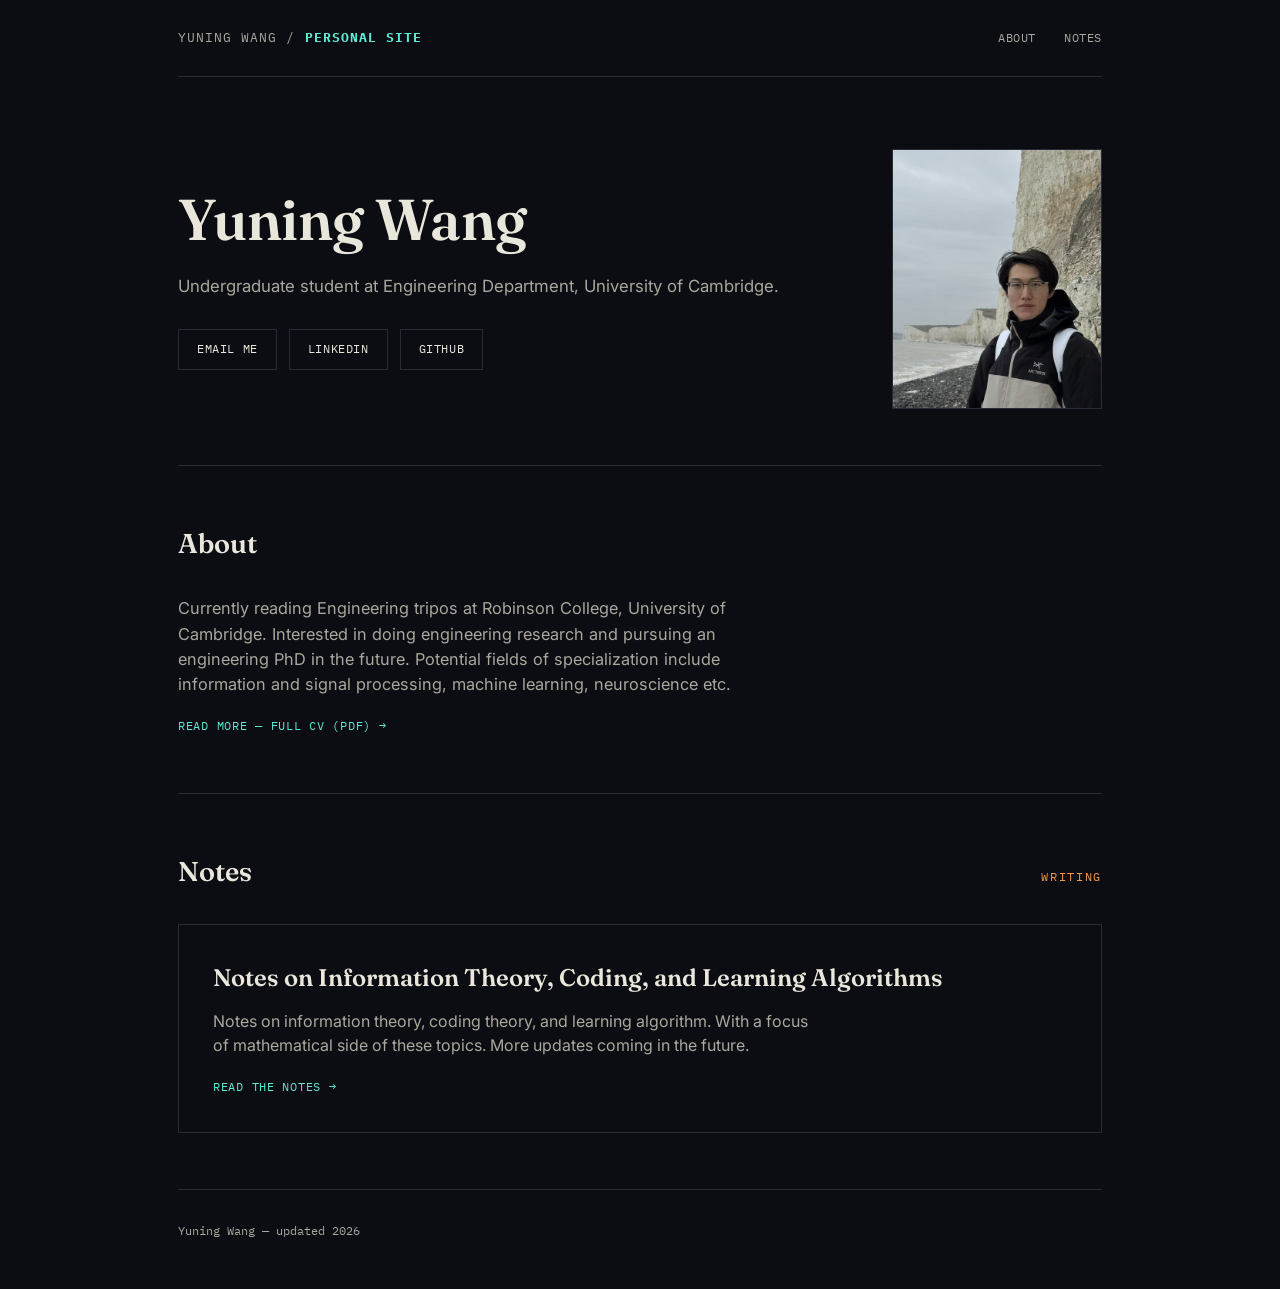
==== index.html @ a4fe1af9 "Add files via upload" ====
<!DOCTYPE html>
<html lang="en">
<head>
<meta charset="UTF-8">
<meta name="viewport" content="width=device-width, initial-scale=1.0">
<title>Yuning Wang</title>
<link rel="preconnect" href="https://fonts.googleapis.com">
<link href="https://fonts.googleapis.com/css2?family=Fraunces:opsz,wght@9..144,500;9..144,600&family=Inter:wght@400;500&family=IBM+Plex+Mono:wght@400;500&display=swap" rel="stylesheet">
<link rel="stylesheet" href="style.css">
</head>
<body>

<div class="wrap">
  <div class="topbar">
    <div class="brand">Yuning Wang / <strong>personal site</strong></div>
    <nav class="nav-links">
      <a href="#about">About</a>
      <a href="#notes">Notes</a>
    </nav>
  </div>

  <!-- ============ HERO ============ -->
  <section class="hero hero-split">
    <div class="hero-text">
      <h1>Yuning Wang</h1>
      <p>
        Undergraduate student at Engineering Department, University of Cambridge.
      </p>

      <div class="hero-links">
        <a class="btn" href="mailto:wangyuning20@gmail.com">Email me</a>
        <a class="btn" href="https://www.linkedin.com/in/yuning-wang-02533724b" target="_blank">LinkedIn</a>
        <a class="btn" href="https://github.com/yuningww" target="_blank">GitHub</a>
      </div>
    </div>

    <div class="hero-photo">
      <img src="images/profile.jpg" alt="Yuning Wang">
    </div>
  </section>

  <!-- ============ ABOUT ============ -->
  <section class="section" id="about">
    <div class="section-head">
      <h2>About</h2>
    </div>

    <p class="about-text">
      Currently reading Engineering tripos at Robinson College, University of Cambridge. Interested in doing engineering research and pursuing an engineering PhD in the future. Potential fields of specialization include information and signal processing, machine learning, neuroscience etc.
    </p>

    <!-- CV lives at the site root as cv.pdf -->
    <a class="read-more" href="cv.pdf" target="_blank">Read more — full CV (PDF) →</a>
  </section>

  <!-- ============ NOTES (links out to /notes/) ============ -->
  <section class="section" id="notes">
    <div class="section-head">
      <h2>Notes</h2>
      <div class="eyebrow">writing</div>
    </div>

    <a class="featured-card" href="notes/index.html">
      <h3>Notes on Information Theory, Coding, and Learning Algorithms</h3>
      <p>Notes on information theory, coding theory, and learning algorithm.
        With a focus of mathematical side of these topics. More updates coming in the future.
      </p>
      <span class="topic-open">Read the notes →</span>
    </a>
  </section>

  <footer>Yuning Wang — updated 2026</footer>
</div>

</body>
</html>
---- style.css ----
:root {
  --ink: #0b0d12;
  --ink-2: #12151d;
  --paper: #e9e6db;
  --paper-dim: #a9a89e;
  --signal: #5eead4;
  --noise: #f2994a;
  --line: #262b36;
  --font-display: "Fraunces", Georgia, serif;
  --font-body: "Inter", -apple-system, sans-serif;
  --font-mono: "IBM Plex Mono", ui-monospace, monospace;
}

* { box-sizing: border-box; margin: 0; padding: 0; }
html { scroll-behavior: smooth; }

body {
  background: var(--ink);
  color: var(--paper);
  font-family: var(--font-body);
  line-height: 1.55;
  min-height: 100vh;
}

a { color: inherit; text-decoration: none; }

.wrap {
  max-width: 980px;
  margin: 0 auto;
  padding: 0 28px;
}

/* ---------- top bar ---------- */
.topbar {
  display: flex;
  align-items: center;
  justify-content: space-between;
  padding: 28px 0;
  border-bottom: 1px solid var(--line);
}

.brand {
  font-family: var(--font-mono);
  font-size: 13px;
  letter-spacing: 0.08em;
  text-transform: uppercase;
  color: var(--paper-dim);
}
.brand strong { color: var(--signal); }
.brand:hover { color: var(--signal); }

.nav-links {
  display: flex;
  gap: 28px;
  font-family: var(--font-mono);
  font-size: 12px;
  letter-spacing: 0.05em;
  text-transform: uppercase;
}
.nav-links a { color: var(--paper-dim); transition: color 0.15s ease; }
.nav-links a:hover { color: var(--signal); }

.back-link {
  font-family: var(--font-mono);
  font-size: 13px;
  color: var(--paper-dim);
  display: inline-flex;
  align-items: center;
  gap: 8px;
  transition: color 0.15s ease;
}
.back-link:hover { color: var(--signal); }

/* ---------- hero (shared shape, used on home + notes landing) ---------- */
.hero {
  padding: 72px 0 56px;
  border-bottom: 1px solid var(--line);
  position: relative;
}

/* home page hero: text left, photo right */
.hero-split {
  display: flex;
  align-items: center;
  justify-content: space-between;
  gap: 48px;
}

.hero-text { flex: 1 1 auto; min-width: 0; }

.hero-photo {
  flex: 0 0 auto;
  width: 210px;
  height: 260px;
  border: 1px solid var(--line);
  overflow: hidden;
  background: var(--ink-2);
}

.hero-photo img {
  width: 100%;
  height: 100%;
  object-fit: cover;
  display: block;
  filter: grayscale(0.25);
  transition: filter 0.25s ease;
}
.hero-photo:hover img { filter: grayscale(0); }

@media (max-width: 760px) {
  .hero-split { flex-direction: column-reverse; align-items: flex-start; gap: 32px; }
  .hero-photo { width: 160px; height: 200px; }
}

.eyebrow {
  font-family: var(--font-mono);
  font-size: 12px;
  letter-spacing: 0.14em;
  text-transform: uppercase;
  color: var(--noise);
  margin-bottom: 18px;
}

.hero h1 {
  font-family: var(--font-display);
  font-weight: 600;
  font-size: clamp(2.4rem, 5vw, 3.6rem);
  line-height: 1.08;
  letter-spacing: -0.01em;
  max-width: 16ch;
}

.hero p {
  margin-top: 22px;
  max-width: 56ch;
  color: var(--paper-dim);
  font-size: 1.05rem;
}

.hero-links {
  margin-top: 30px;
  display: flex;
  flex-wrap: wrap;
  gap: 12px;
}

/* ---------- generic section ---------- */
.section {
  padding: 56px 0;
  border-bottom: 1px solid var(--line);
}

.section-head {
  display: flex;
  align-items: baseline;
  justify-content: space-between;
  margin-bottom: 32px;
}

.section-head h2 {
  font-family: var(--font-display);
  font-size: 1.7rem;
  font-weight: 600;
}

.section-head .eyebrow { margin-bottom: 0; }

/* ---------- about / education ---------- */
.about-text {
  max-width: 62ch;
  color: var(--paper-dim);
  font-size: 1.02rem;
}

.about-text strong { color: var(--paper); font-weight: 500; }

.read-more {
  margin-top: 20px;
  font-family: var(--font-mono);
  font-size: 12px;
  letter-spacing: 0.06em;
  text-transform: uppercase;
  color: var(--signal);
  display: inline-flex;
  align-items: center;
  gap: 8px;
  transition: gap 0.15s ease;
}
.read-more:hover { gap: 12px; }

.edu-list {
  margin-top: 32px;
  display: flex;
  flex-direction: column;
}

.edu-item {
  display: flex;
  justify-content: space-between;
  gap: 20px;
  padding: 18px 0;
  border-top: 1px solid var(--line);
}
.edu-item:last-child { border-bottom: 1px solid var(--line); }

.edu-item .edu-main h3 {
  font-family: var(--font-display);
  font-size: 1.1rem;
  font-weight: 600;
}
.edu-item .edu-main p {
  color: var(--paper-dim);
  font-size: 0.92rem;
  margin-top: 4px;
}
.edu-item .edu-date {
  font-family: var(--font-mono);
  font-size: 12px;
  color: var(--paper-dim);
  white-space: nowrap;
}

.item-details {
  margin-top: 10px;
  padding-left: 18px;
  max-width: 62ch;
  color: var(--paper-dim);
  font-size: 0.92rem;
  line-height: 1.55;
}
.item-details li { margin-top: 4px; }
.item-details li::marker { color: var(--line); }

/* ---------- featured notes card (home page) ---------- */
.featured-card {
  display: block;
  border: 1px solid var(--line);
  padding: 34px;
  transition: background 0.2s ease;
}
.featured-card:hover { background: var(--ink-2); }

.featured-card .topic-index {
  font-family: var(--font-mono);
  font-size: 12px;
  color: var(--paper-dim);
  margin-bottom: 14px;
}

.featured-card h3 {
  font-family: var(--font-display);
  font-size: 1.5rem;
  font-weight: 600;
}

.featured-card p {
  margin-top: 12px;
  color: var(--paper-dim);
  max-width: 60ch;
}

.featured-card .topic-open {
  margin-top: 20px;
  font-family: var(--font-mono);
  font-size: 12px;
  letter-spacing: 0.06em;
  text-transform: uppercase;
  color: var(--signal);
  display: inline-flex;
  align-items: center;
  gap: 8px;
}
.featured-card:hover .topic-open { gap: 12px; transition: gap 0.15s ease; }

/* ---------- topic cards (notes landing) ---------- */
.topics {
  padding: 56px 0 80px;
  display: grid;
  grid-template-columns: repeat(3, 1fr);
  gap: 1px;
  background: var(--line);
  border: 1px solid var(--line);
}
@media (max-width: 760px) { .topics { grid-template-columns: 1fr; } }

.topic-card {
  background: var(--ink);
  padding: 36px 30px;
  display: flex;
  flex-direction: column;
  gap: 18px;
  transition: background 0.2s ease;
}
.topic-card:hover { background: var(--ink-2); }
.topic-index {
  font-family: var(--font-mono);
  font-size: 12px;
  color: var(--paper-dim);
}
.topic-card h2 {
  font-family: var(--font-display);
  font-size: 1.5rem;
  font-weight: 600;
  line-height: 1.2;
}
.topic-card p {
  color: var(--paper-dim);
  font-size: 0.94rem;
  flex-grow: 1;
}
.topic-open {
  font-family: var(--font-mono);
  font-size: 12px;
  letter-spacing: 0.06em;
  text-transform: uppercase;
  color: var(--signal);
  display: inline-flex;
  align-items: center;
  gap: 8px;
}
.topic-card:hover .topic-open { gap: 12px; transition: gap 0.15s ease; }

/* ---------- contact ---------- */
.contact-list {
  display: flex;
  flex-wrap: wrap;
  gap: 14px;
}

/* ---------- buttons ---------- */
.btn {
  font-family: var(--font-mono);
  font-size: 12px;
  letter-spacing: 0.05em;
  text-transform: uppercase;
  padding: 10px 18px;
  border: 1px solid var(--line);
  display: inline-flex;
  align-items: center;
  gap: 8px;
  transition: border-color 0.15s ease, color 0.15s ease;
}
.btn:hover { border-color: var(--signal); color: var(--signal); }
.btn.primary { background: var(--signal); color: var(--ink); border-color: var(--signal); }
.btn.primary:hover { opacity: 0.88; color: var(--ink); }

/* ---------- footer ---------- */
footer {
  padding: 32px 0 48px;
  font-family: var(--font-mono);
  font-size: 12px;
  color: var(--paper-dim);
}

/* ---------- reader page (notes topic pages) ---------- */
.reader-header { padding: 40px 0 28px; }
.reader-header .eyebrow { margin-bottom: 14px; }
.reader-header h1 {
  font-family: var(--font-display);
  font-size: clamp(1.8rem, 4vw, 2.6rem);
  font-weight: 600;
  max-width: 22ch;
}
.reader-header p {
  margin-top: 14px;
  color: var(--paper-dim);
  max-width: 60ch;
}
.reader-actions { margin-top: 22px; display: flex; gap: 12px; }

.pdf-frame-wrap {
  border: 1px solid var(--line);
  margin: 8px 0 60px;
  background: #1a1d24;
}
.pdf-frame-wrap iframe {
  width: 100%;
  height: 82vh;
  border: none;
  display: block;
}
.pdf-fallback {
  padding: 60px 30px;
  text-align: center;
  color: var(--paper-dim);
  font-family: var(--font-mono);
  font-size: 13px;
}
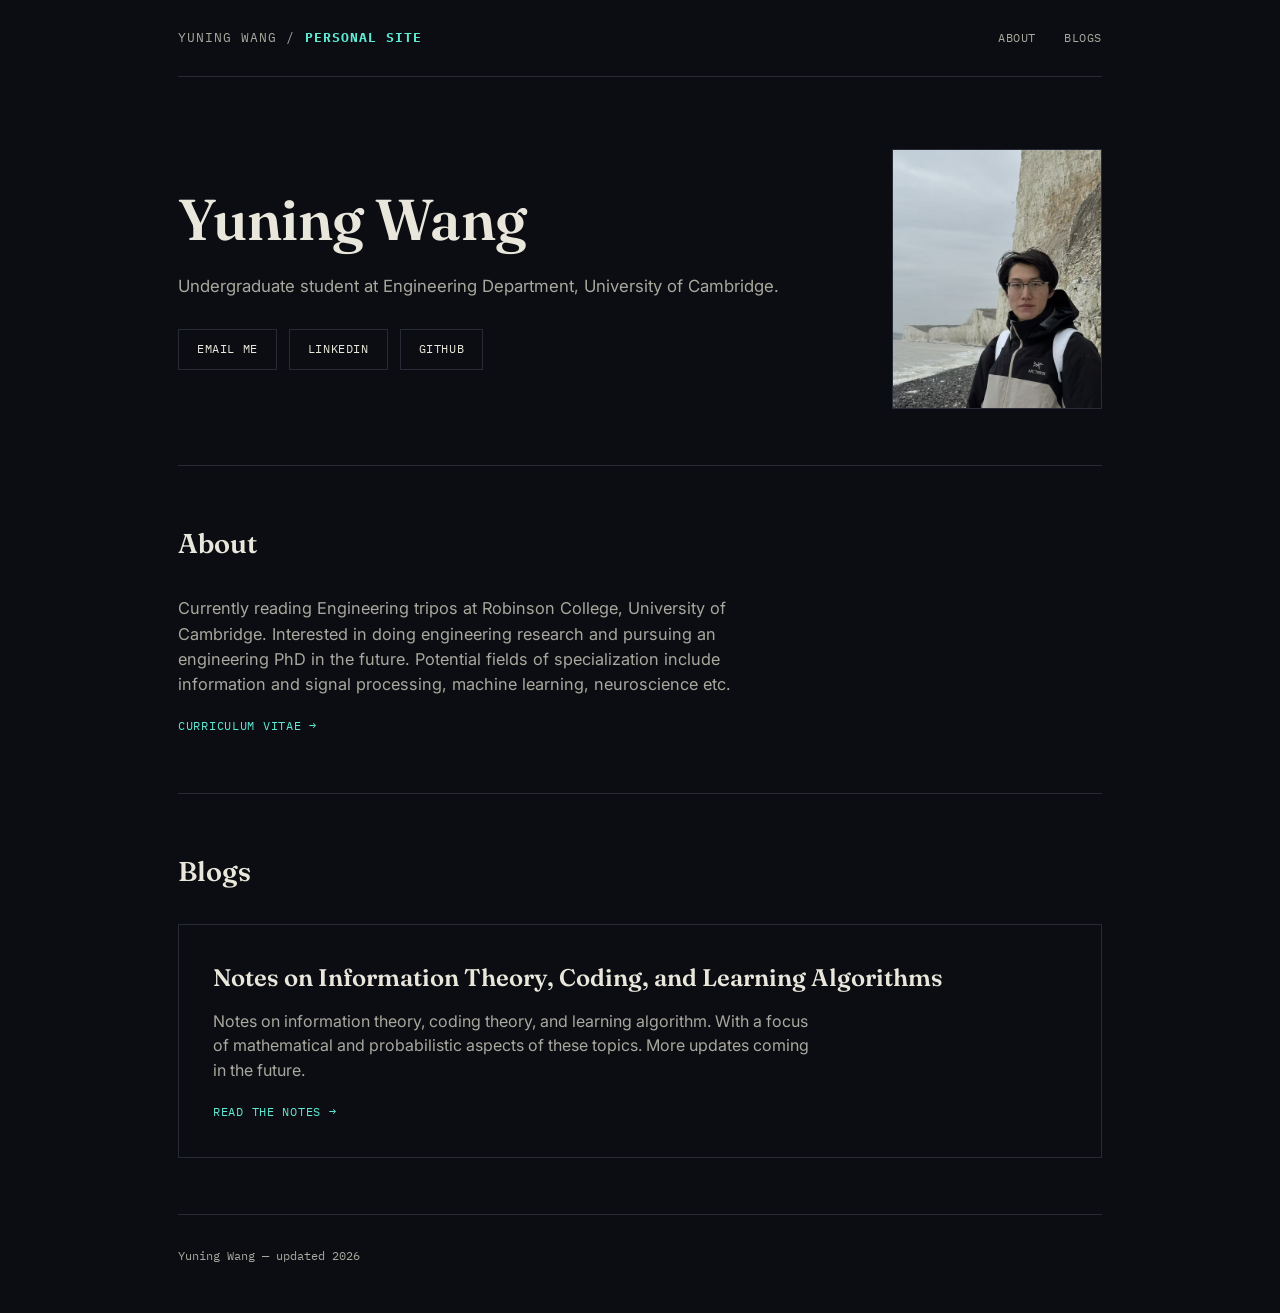
==== commit ea847654: "updates with notes updates" ====
--- a/index.html
+++ b/index.html
@@ -15,7 +15,7 @@
     <div class="brand">Yuning Wang / <strong>personal site</strong></div>
     <nav class="nav-links">
       <a href="#about">About</a>
-      <a href="#notes">Notes</a>
+      <a href="#blogs">Blogs</a>
     </nav>
   </div>
 
@@ -50,20 +50,18 @@
     </p>
 
     <!-- CV lives at the site root as cv.pdf -->
-    <a class="read-more" href="cv.pdf" target="_blank">Read more — full CV (PDF) →</a>
+    <a class="read-more" href="cv.pdf" target="_blank">Curriculum Vitae →</a>
   </section>
 
   <!-- ============ NOTES (links out to /notes/) ============ -->
-  <section class="section" id="notes">
+  <section class="section" id="blogs">
     <div class="section-head">
-      <h2>Notes</h2>
-      <div class="eyebrow">writing</div>
+      <h2>Blogs</h2>
     </div>
 
     <a class="featured-card" href="notes/index.html">
       <h3>Notes on Information Theory, Coding, and Learning Algorithms</h3>
-      <p>Notes on information theory, coding theory, and learning algorithm.
-        With a focus of mathematical side of these topics. More updates coming in the future.
+      <p>Notes on information theory, coding theory, and learning algorithm. With a focus of mathematical and probabilistic aspects of these topics. More updates coming in the future.
       </p>
       <span class="topic-open">Read the notes →</span>
     </a>
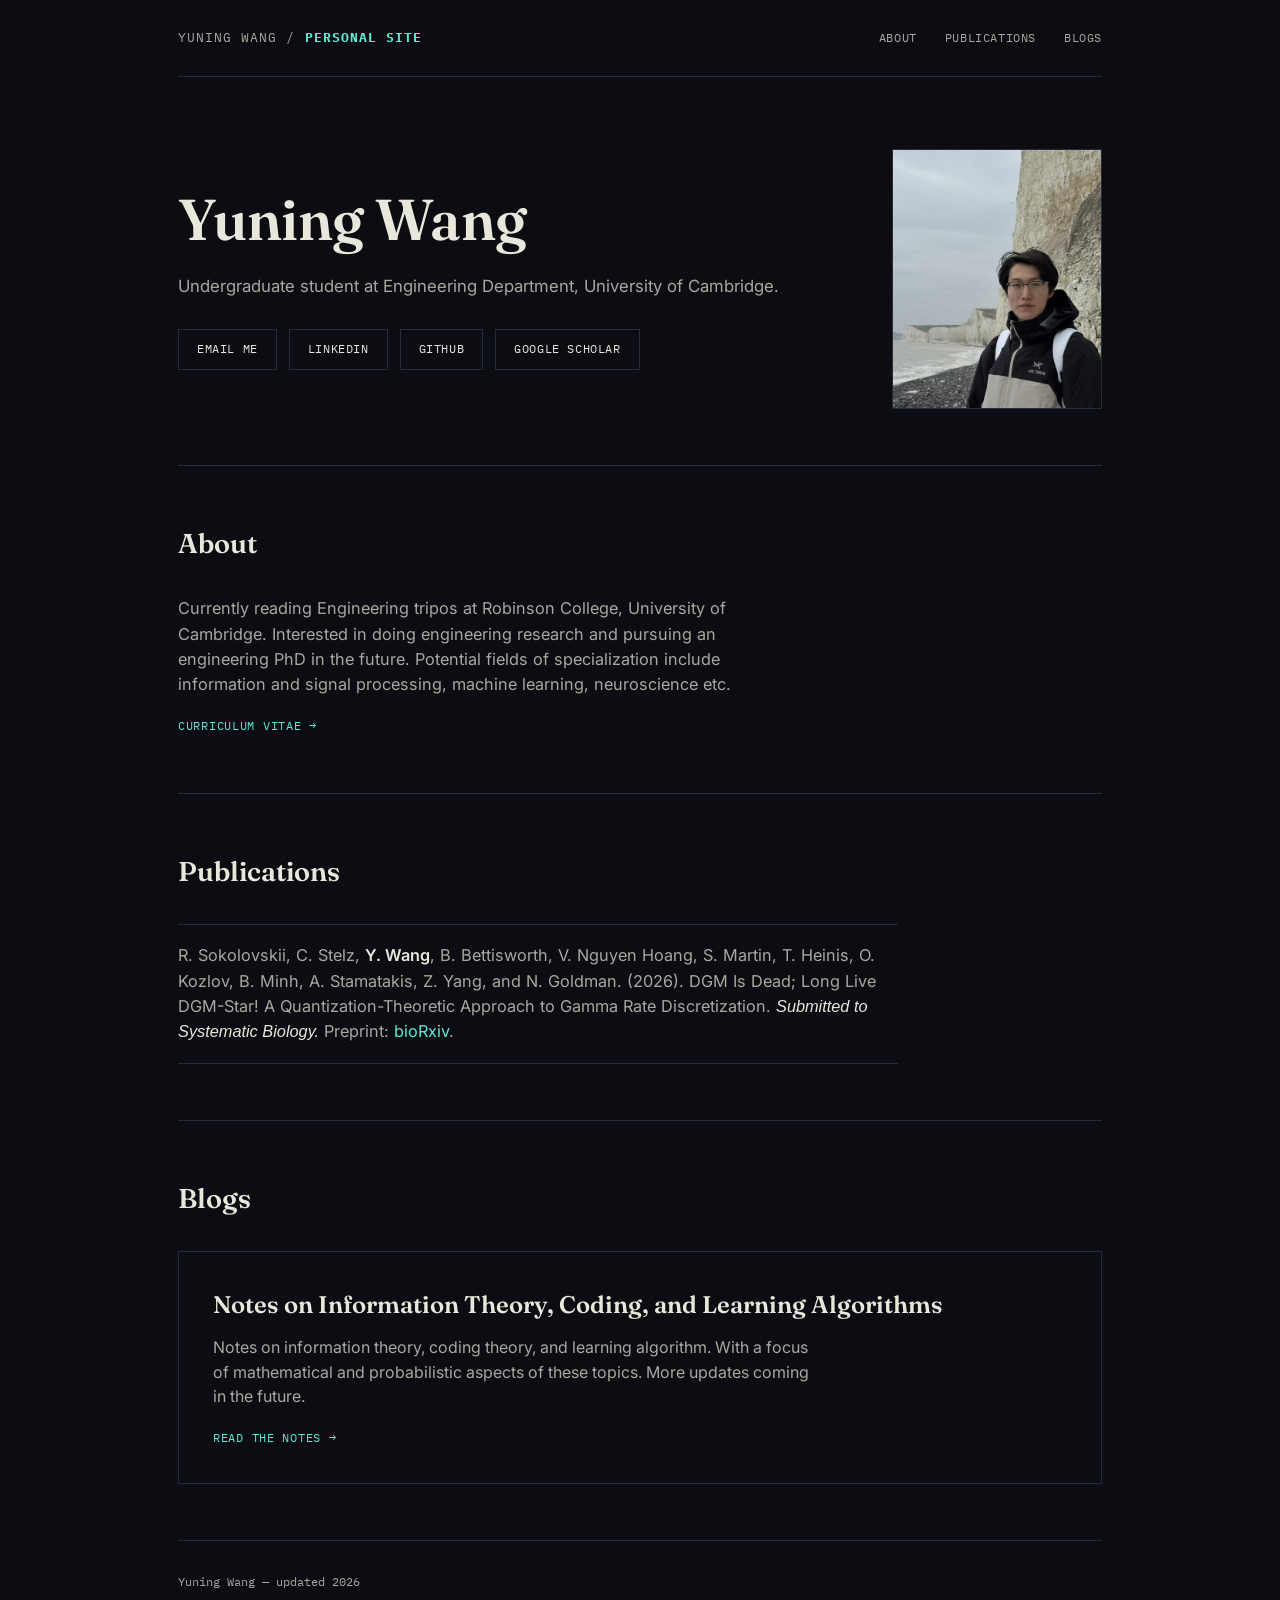
==== commit 19680730: "info update" ====
--- a/index.html
+++ b/index.html
@@ -15,6 +15,7 @@
     <div class="brand">Yuning Wang / <strong>personal site</strong></div>
     <nav class="nav-links">
       <a href="#about">About</a>
+      <a href="#publications">Publications</a>
       <a href="#blogs">Blogs</a>
     </nav>
   </div>
@@ -31,6 +32,7 @@
         <a class="btn" href="mailto:wangyuning20@gmail.com">Email me</a>
         <a class="btn" href="https://www.linkedin.com/in/yuning-wang-02533724b" target="_blank">LinkedIn</a>
         <a class="btn" href="https://github.com/yuningww" target="_blank">GitHub</a>
+        <a class="btn" href="https://github.com/yuningww" target="_blank">Google Scholar</a>
       </div>
     </div>
 
@@ -53,6 +55,22 @@
     <a class="read-more" href="cv.pdf" target="_blank">Curriculum Vitae →</a>
   </section>
 
+  <!-- ============ PUBLICATIONS ============ -->
+  <section class="section" id="publications">
+    <div class="section-head">
+      <h2>Publications</h2>
+    </div>
+
+    <ul class="pub-list">
+      <li class="pub-item">
+        R. Sokolovskii, C. Stelz, <strong>Y. Wang</strong>, B. Bettisworth, V. Nguyen Hoang, S. Martin, T. Heinis, O. Kozlov, B. Minh, A. Stamatakis, Z. Yang, and N. Goldman. (2026).
+        DGM Is Dead; Long Live DGM-Star! A Quantization-Theoretic Approach to Gamma Rate Discretization.
+        <em>Submitted to Systematic Biology.</em>
+        Preprint: <a href="BIORXIV_LINK_HERE" target="_blank">bioRxiv</a>.
+      </li>
+    </ul>
+  </section>
+
   <!-- ============ NOTES (links out to /notes/) ============ -->
   <section class="section" id="blogs">
     <div class="section-head">
--- a/style.css
+++ b/style.css
@@ -231,6 +231,22 @@
 .item-details li { margin-top: 4px; }
 .item-details li::marker { color: var(--line); }
 
+/* ---------- publications ---------- */
+.pub-list { list-style: none; }
+
+.pub-item {
+  max-width: 72ch;
+  color: var(--paper-dim);
+  font-size: 1.02rem;
+  padding: 18px 0;
+  border-top: 1px solid var(--line);
+}
+.pub-item:last-child { border-bottom: 1px solid var(--line); }
+.pub-item strong { color: var(--paper); font-weight: 600; }
+.pub-item em { color: var(--paper); }
+.pub-item a { color: var(--signal); }
+.pub-item a:hover { text-decoration: underline; }
+
 /* ---------- featured notes card (home page) ---------- */
 .featured-card {
   display: block;
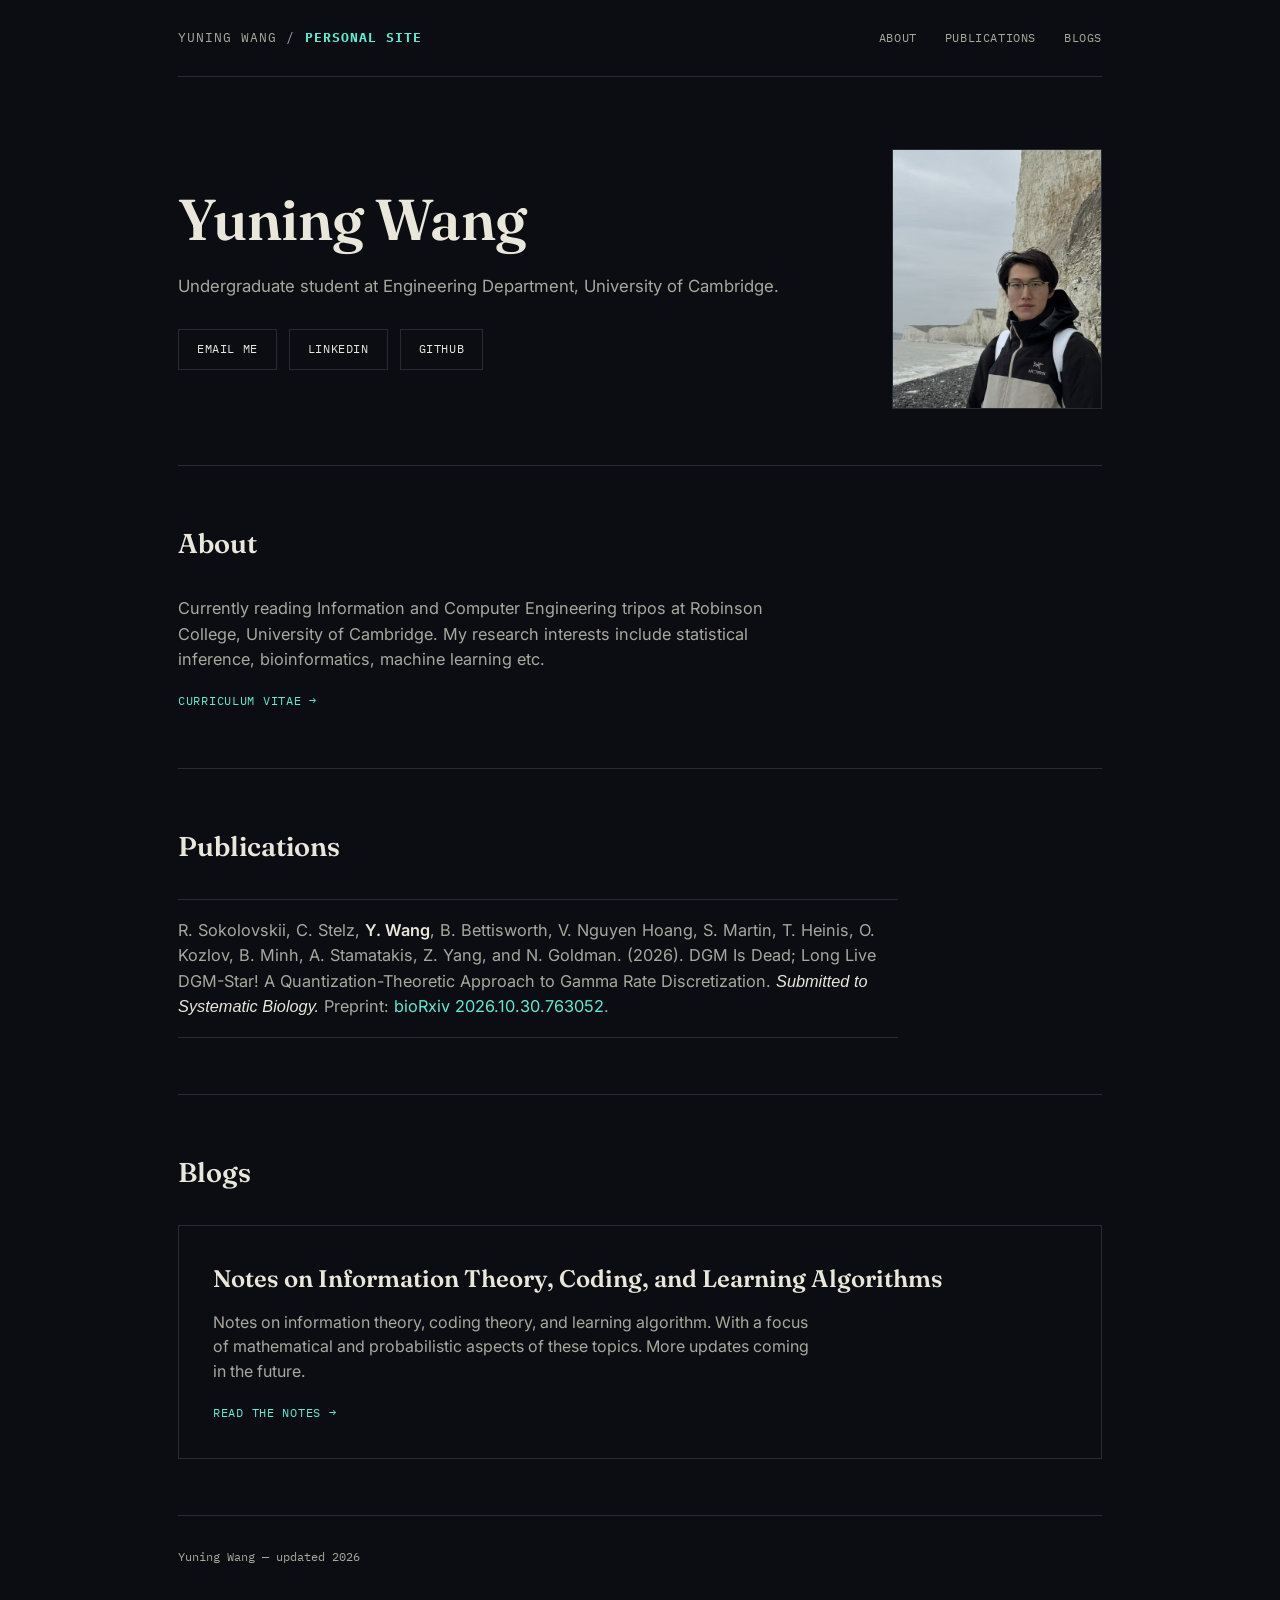
==== commit ba1cf297: "info update" ====
--- a/index.html
+++ b/index.html
@@ -29,10 +29,10 @@
       </p>
 
       <div class="hero-links">
-        <a class="btn" href="mailto:wangyuning20@gmail.com">Email me</a>
+        <a class="btn" href="mailto:wangyuning20@gmail.com,yw751@cam.ac.uk">Email me</a>
         <a class="btn" href="https://www.linkedin.com/in/yuning-wang-02533724b" target="_blank">LinkedIn</a>
         <a class="btn" href="https://github.com/yuningww" target="_blank">GitHub</a>
-        <a class="btn" href="https://github.com/yuningww" target="_blank">Google Scholar</a>
+        <!-- <a class="btn" href="https://github.com/yuningww" target="_blank">Google Scholar</a> -->
       </div>
     </div>
 
@@ -48,7 +48,7 @@
     </div>
 
     <p class="about-text">
-      Currently reading Engineering tripos at Robinson College, University of Cambridge. Interested in doing engineering research and pursuing an engineering PhD in the future. Potential fields of specialization include information and signal processing, machine learning, neuroscience etc.
+      Currently reading Information and Computer Engineering tripos at Robinson College, University of Cambridge. My research interests include statistical inference, bioinformatics, machine learning etc.
     </p>
 
     <!-- CV lives at the site root as cv.pdf -->
@@ -66,7 +66,7 @@
         R. Sokolovskii, C. Stelz, <strong>Y. Wang</strong>, B. Bettisworth, V. Nguyen Hoang, S. Martin, T. Heinis, O. Kozlov, B. Minh, A. Stamatakis, Z. Yang, and N. Goldman. (2026).
         DGM Is Dead; Long Live DGM-Star! A Quantization-Theoretic Approach to Gamma Rate Discretization.
         <em>Submitted to Systematic Biology.</em>
-        Preprint: <a href="BIORXIV_LINK_HERE" target="_blank">bioRxiv</a>.
+        Preprint: <a href="https://doi.org/10.64898/2026.10.30.763052" target="_blank">bioRxiv 2026.10.30.763052</a>.
       </li>
     </ul>
   </section>
--- a/style.css
+++ b/style.css
@@ -137,6 +137,23 @@
   font-size: 1.05rem;
 }
 
+/* notes landing: multi-paragraph intro that fills the column */
+.hero-intro { margin-top: 22px; }
+.hero-intro p {
+  max-width: none;
+  margin-top: 0;
+  color: var(--paper-dim);
+  font-size: 1.05rem;
+}
+.notes-intro { padding: 8px 0 56px; border-bottom: 1px solid var(--line); }
+.notes-intro .hero-intro { margin-top: 0; }
+.hero-intro p + p { margin-top: 14px; }
+.hero-intro a {
+  color: var(--signal);
+  overflow-wrap: anywhere;
+}
+.hero-intro a:hover { text-decoration: underline; }
+
 .hero-links {
   margin-top: 30px;
   display: flex;
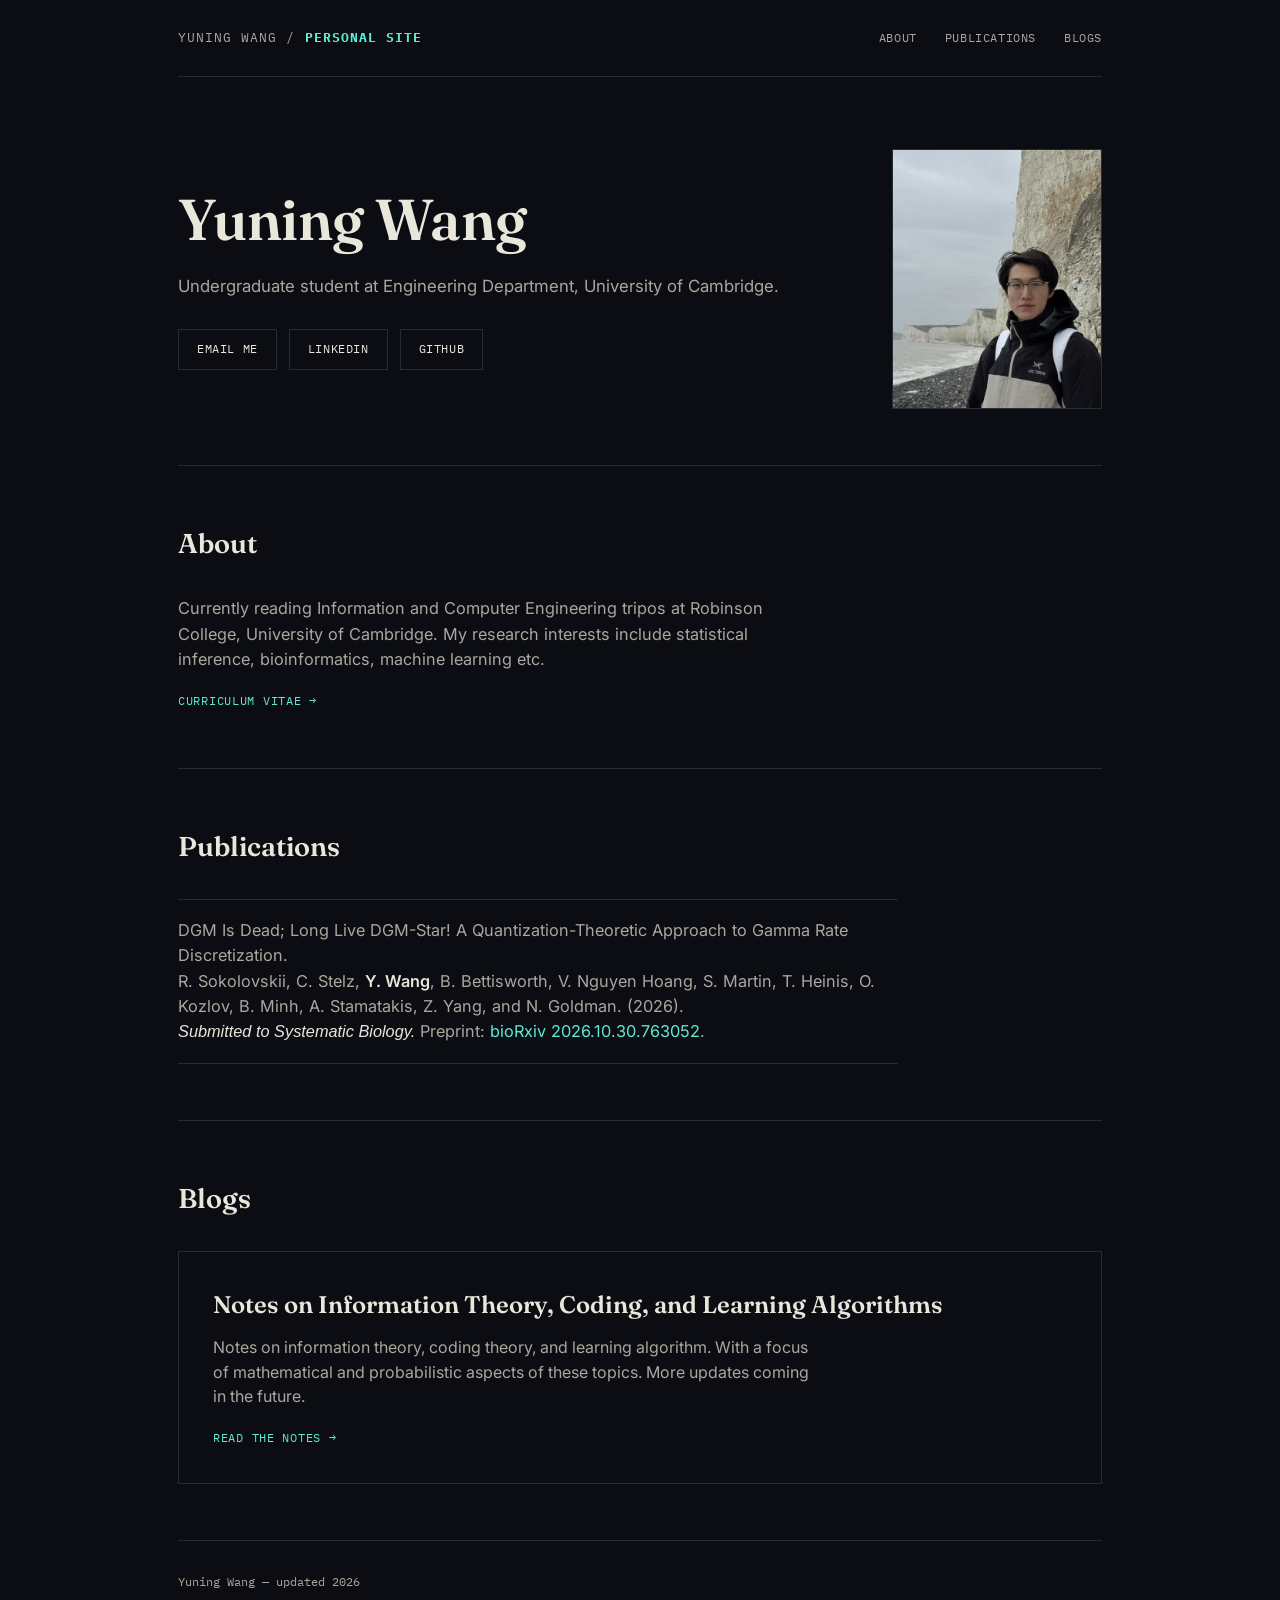
==== commit e30aa3f2: "info and format updates" ====
--- a/index.html
+++ b/index.html
@@ -63,8 +63,8 @@
 
     <ul class="pub-list">
       <li class="pub-item">
-        R. Sokolovskii, C. Stelz, <strong>Y. Wang</strong>, B. Bettisworth, V. Nguyen Hoang, S. Martin, T. Heinis, O. Kozlov, B. Minh, A. Stamatakis, Z. Yang, and N. Goldman. (2026).
-        DGM Is Dead; Long Live DGM-Star! A Quantization-Theoretic Approach to Gamma Rate Discretization.
+        DGM Is Dead; Long Live DGM-Star! A Quantization-Theoretic Approach to Gamma Rate Discretization.<br>
+        R. Sokolovskii, C. Stelz, <strong>Y. Wang</strong>, B. Bettisworth, V. Nguyen Hoang, S. Martin, T. Heinis, O. Kozlov, B. Minh, A. Stamatakis, Z. Yang, and N. Goldman. (2026). <br>
         <em>Submitted to Systematic Biology.</em>
         Preprint: <a href="https://doi.org/10.64898/2026.10.30.763052" target="_blank">bioRxiv 2026.10.30.763052</a>.
       </li>
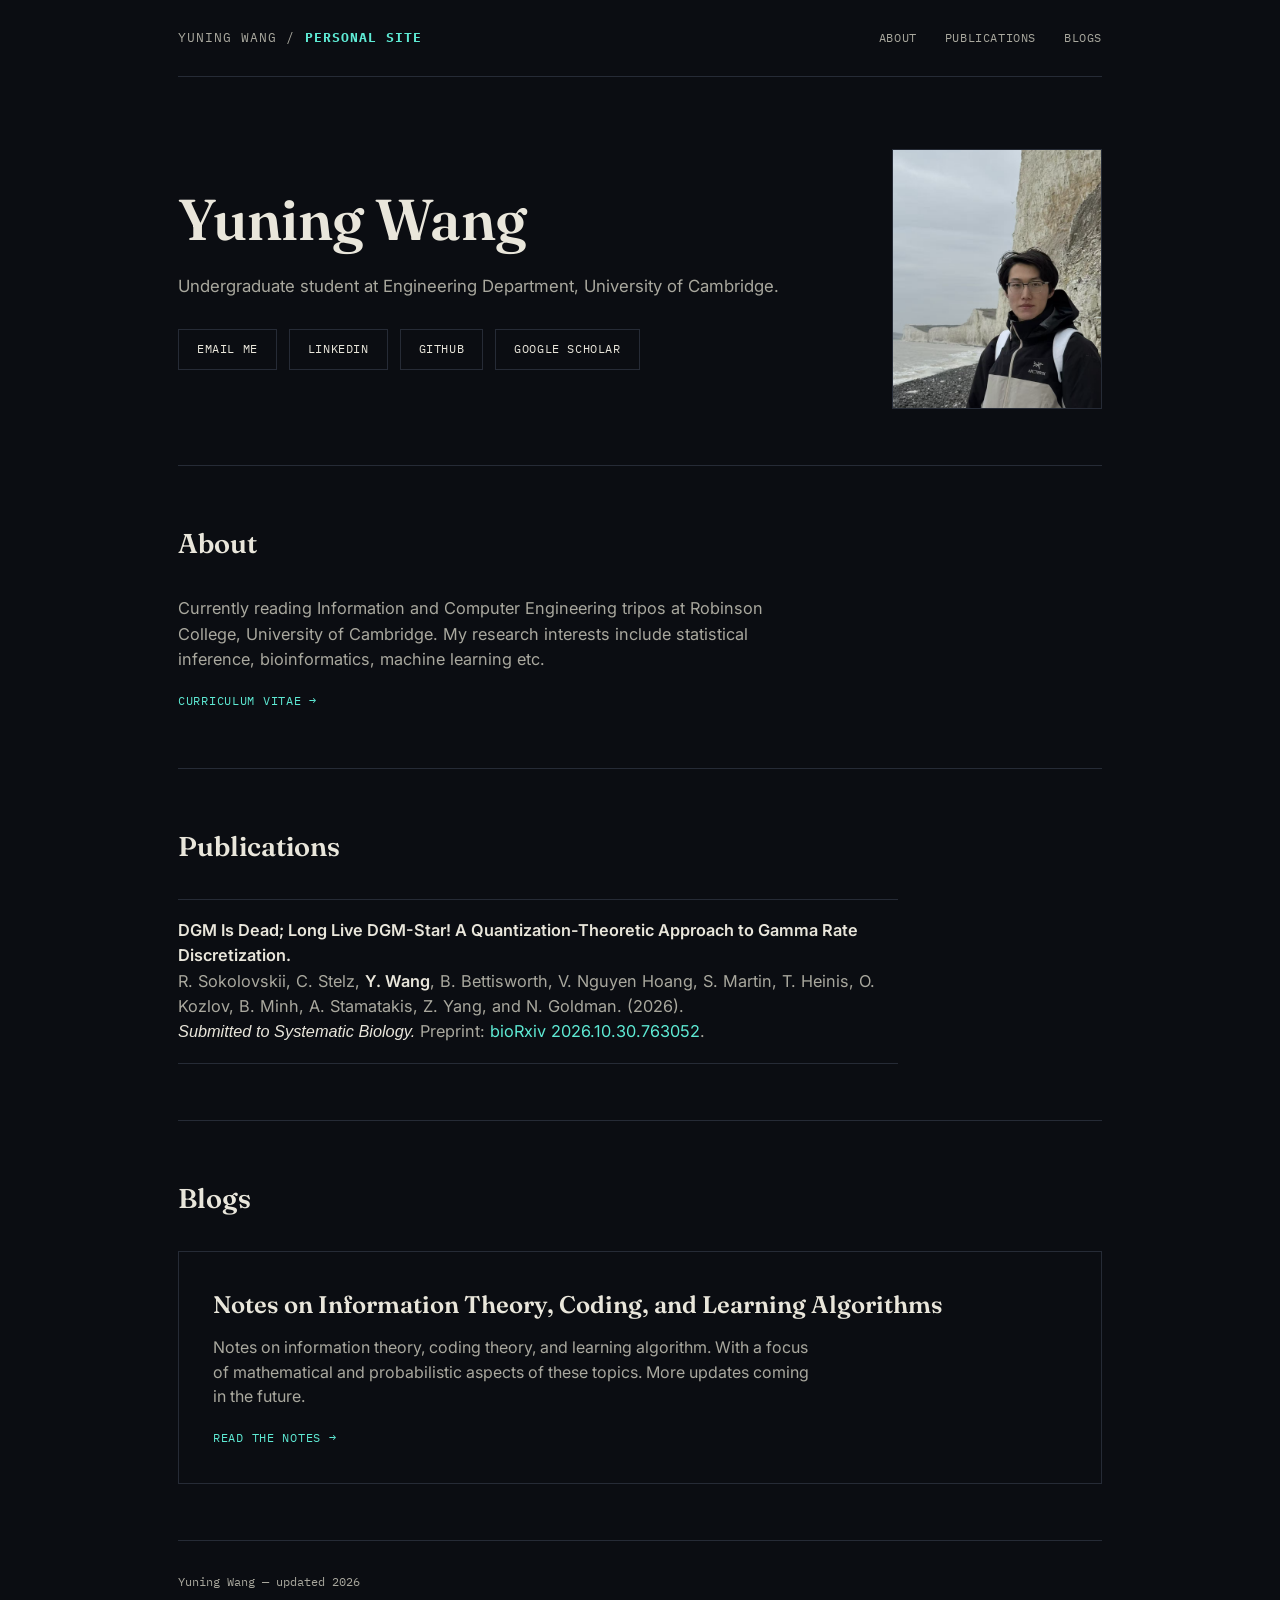
==== commit 913f7329: "info updates" ====
--- a/index.html
+++ b/index.html
@@ -32,7 +32,7 @@
         <a class="btn" href="mailto:wangyuning20@gmail.com,yw751@cam.ac.uk">Email me</a>
         <a class="btn" href="https://www.linkedin.com/in/yuning-wang-02533724b" target="_blank">LinkedIn</a>
         <a class="btn" href="https://github.com/yuningww" target="_blank">GitHub</a>
-        <!-- <a class="btn" href="https://github.com/yuningww" target="_blank">Google Scholar</a> -->
+        <a class="btn" href="https://scholar.google.com/citations?user=HOQuebcAAAAJ&hl=en" target="_blank">Google Scholar</a>
       </div>
     </div>
 
@@ -63,7 +63,7 @@
 
     <ul class="pub-list">
       <li class="pub-item">
-        DGM Is Dead; Long Live DGM-Star! A Quantization-Theoretic Approach to Gamma Rate Discretization.<br>
+        <strong>DGM Is Dead; Long Live DGM-Star! A Quantization-Theoretic Approach to Gamma Rate Discretization.</strong><br>
         R. Sokolovskii, C. Stelz, <strong>Y. Wang</strong>, B. Bettisworth, V. Nguyen Hoang, S. Martin, T. Heinis, O. Kozlov, B. Minh, A. Stamatakis, Z. Yang, and N. Goldman. (2026). <br>
         <em>Submitted to Systematic Biology.</em>
         Preprint: <a href="https://doi.org/10.64898/2026.10.30.763052" target="_blank">bioRxiv 2026.10.30.763052</a>.
